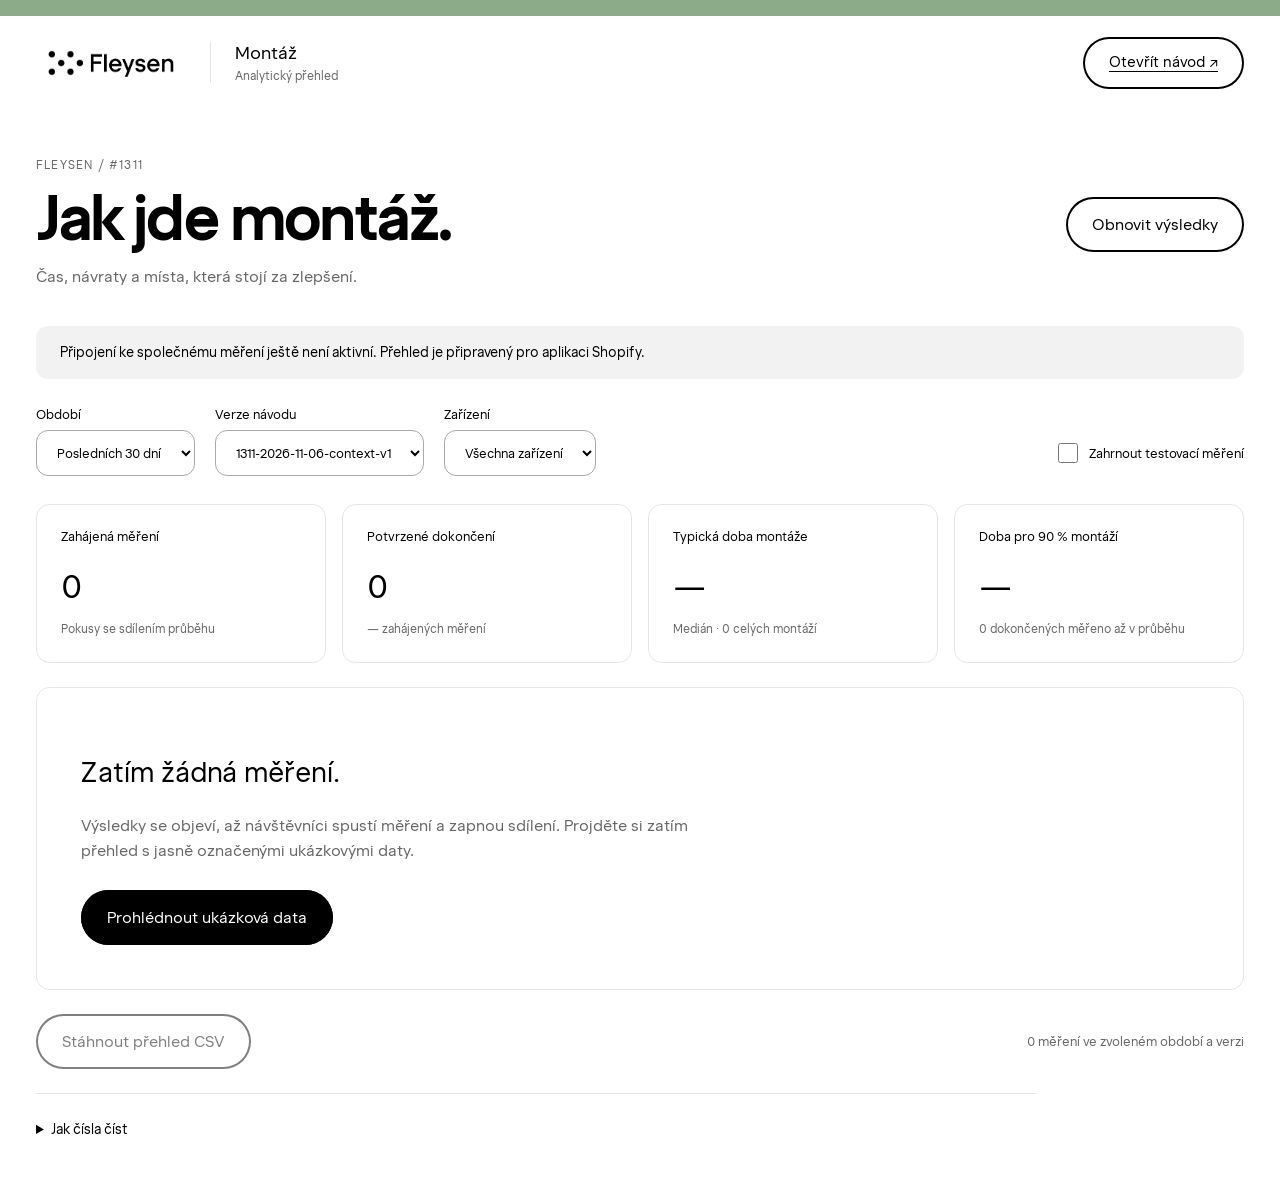
==== analytics.html @ 7a03276c "Add assembly analytics preview and optional measurement controls" ====
<!doctype html><html lang="cs"><head><meta charset="utf-8"><meta name="viewport" content="width=device-width,initial-scale=1"><meta name="robots" content="noindex"><title>Fleysen | Průběh montáže</title>  <script type="module" crossorigin src="./assets/analytics-hjKO_hm4.js"></script>
  <link rel="modulepreload" crossorigin href="./assets/validation-cgf391ND.js">
  <link rel="stylesheet" crossorigin href="./assets/validation-KfbF-wZ4.css">
</head><body class="analytics-page"><div id="analytics-app"></div></body></html>
---- assets/validation-KfbF-wZ4.css ----
@font-face{font-family:Raptor Text;src:url(./raptor-text-medium-Be-fpQAq.woff2) format("woff2");font-weight:400 600;font-display:swap}@font-face{font-family:Raptor Text;src:url(./raptor-text-bold-jvv1hvC_.woff2) format("woff2");font-weight:700;font-display:swap}:root{--ink:#000;--paper:#fff;--brand:#8cac89;--muted:rgb(0 0 0 / .6);--line:rgb(0 0 0 / .1);--soft:#f2f2f2;--focus:rgb(124 140 169);--button-radius:3.75rem;--input-radius:.75rem;--panel-radius:clamp(1rem,1.578vw,1.875rem);--card-radius:clamp(.625rem,1.053vw,1.25rem);--button-size:clamp(.875rem,.8115rem + .1587vw,1rem);--ease:.5s cubic-bezier(.3,1,.3,1);--fast:.3s cubic-bezier(.7,0,.3,1);font-family:Raptor Text,system-ui,sans-serif;font-size:16px;font-weight:400;font-synthesis:none;letter-spacing:0;color:var(--ink);background:var(--brand)}*{box-sizing:border-box}body{margin:0;background:var(--brand)}a{color:inherit;text-underline-offset:4px}button,input,a{-webkit-tap-highlight-color:transparent}button{font:inherit;font-weight:500;color:inherit;cursor:pointer;touch-action:manipulation}button:disabled{opacity:.5;cursor:default}button:focus-visible,a:focus-visible,input:focus-visible{outline:2px solid var(--focus);outline-offset:4px}[hidden]{display:none!important}svg{width:22px;height:22px;fill:none;stroke:currentColor;stroke-width:1.5;stroke-linecap:round;stroke-linejoin:round;flex-shrink:0}.ui-icon{width:20px;height:20px;stroke-width:2}:where(.next-button,.back-button,.play-button,.view-toggle,.resource-bar button,.intro-resources button,.inventory-button,.round-button,.sheet-head button,.loading button){position:relative;isolation:isolate;overflow:hidden;display:inline-flex;align-items:center;justify-content:center;gap:12px;min-height:50px;max-height:none;padding:clamp(18px,1.2vw,22px) clamp(26px,1.473vw,30px);font-size:var(--button-size);line-height:1;font-weight:500;letter-spacing:0;border:0;border-radius:var(--button-radius);background:var(--paper);color:var(--ink);box-shadow:inset 0 0 0 2px var(--ink);transition:color var(--ease),box-shadow var(--ease),opacity var(--fast)}:where(.next-button,.back-button,.play-button,.view-toggle,.resource-bar button,.intro-resources button,.inventory-button,.round-button,.sheet-head button,.loading button):before{content:"";position:absolute;z-index:-1;pointer-events:none;width:150%;height:200%;top:-50%;left:-25%;border-radius:50%;background:var(--brand);transform:translate3d(0,-76%,0);transition:transform var(--ease)}.next-button{background:var(--ink);color:var(--paper);box-shadow:inset 0 0 0 2px var(--ink)}.next-button:before{background:var(--brand)}@media(hover:hover){:where(.next-button,.back-button,.play-button,.view-toggle,.resource-bar button,.intro-resources button,.inventory-button,.round-button,.sheet-head button,.loading button):hover:not(:disabled):before{transform:translateZ(0)}:where(.back-button,.play-button,.view-toggle,.resource-bar button,.intro-resources button,.inventory-button,.round-button,.sheet-head button,.loading button):hover:not(:disabled){color:var(--ink)}.next-button:hover:not(:disabled){color:var(--ink)}}.manual-app{max-width:1440px;min-height:100dvh;margin:auto;background:var(--paper);border-radius:0;overflow:clip;border-top:16px solid var(--brand)}header{height:94px;padding:0 36px;display:flex;align-items:center;justify-content:space-between;gap:18px}.wordmark{display:flex;align-items:center;gap:24px;text-decoration:none}.wordmark img{display:block;width:150px;height:auto}.wordmark>span{font-size:18px;padding-left:24px;border-left:1px solid var(--line)}.wordmark small{display:block;color:var(--muted);font-size:12px;margin-top:5px}.menu-button{display:flex;align-items:center;gap:12px;min-height:44px;padding:0;border:0;background:none;font-size:14px}#counter{font-size:12px;color:var(--muted)}.resource-bar{display:flex;align-items:center;gap:10px;padding:8px 36px 16px}.resource-bar button{min-height:44px;padding:12px 20px;font-size:14px;box-shadow:inset 0 0 0 1px var(--ink)}.resource-bar svg{width:18px;height:18px}.resource-bar span{font-size:12px}.resource-bar #open-intro{margin-right:auto}.overall-progress{height:2px;background:var(--line)}.overall-progress>span{display:block;height:100%;background:var(--ink);transition:width var(--fast)}.step-pagination{padding:14px 36px;border-bottom:1px solid var(--line);background:var(--paper)}.pagination-heading{display:none}.page-numbers{display:flex;gap:8px;overflow-x:auto;scrollbar-width:thin;padding:4px 0}.page-numbers button{position:relative;flex:1;min-width:40px;min-height:40px;border:0;border-radius:9999px;background:none;color:var(--ink);font-size:14px;transition:background var(--fast),box-shadow var(--fast)}.page-numbers button[aria-current=step]{box-shadow:inset 0 0 0 1px var(--ink);font-weight:600}.page-numbers button.completed{background:var(--soft)}.page-done{display:none;position:absolute;right:3px;top:0;font-size:9px}.completed .page-done{display:block}.completed .page-done:after{content:"✓"}@media(hover:hover){.page-numbers button:hover{background:var(--brand)}}main{display:grid;grid-template-columns:minmax(0,1.35fr) minmax(360px,1fr);min-height:560px}.scene{position:relative;min-height:560px;background:var(--soft);border-radius:var(--card-radius);margin:20px 0 20px 24px;overflow:hidden}.scene-top{position:absolute;z-index:2;top:18px;left:24px;right:24px;display:flex;align-items:center;justify-content:space-between;gap:10px}.parts-pill{font-size:14px;line-height:1.5;max-width:52%}.view-toggle{font-size:13px;min-height:44px;padding:12px 18px;gap:8px;box-shadow:inset 0 0 0 1px var(--ink)}.view-toggle svg{width:18px;height:18px}.view-toggle[aria-pressed=true]{box-shadow:inset 0 0 0 2px var(--ink)}#canvas{position:absolute;inset:74px 0 130px;touch-action:none}#canvas canvas{width:100%;height:100%;display:block;touch-action:none}.scene-label{position:absolute;bottom:114px;left:24px;font-size:11px;color:var(--muted);pointer-events:none}.motion-legend{position:absolute;bottom:114px;right:24px;display:flex;align-items:center;gap:6px;font-size:11px}.motion-legend i{display:block;width:18px;height:3px;background:#de7c00;position:relative}.motion-legend i:after{content:"";position:absolute;right:-1px;top:-3px;border-left:6px solid #de7c00;border-top:4px solid transparent;border-bottom:4px solid transparent}.scene-bottom{position:absolute;bottom:54px;left:24px;right:24px;display:flex;align-items:center;gap:12px}.round-button,.sheet-head button{min-height:44px;width:44px;flex-shrink:0;padding:0;border-radius:9999px;box-shadow:inset 0 0 0 1px var(--line)}.round-button{box-shadow:inset 0 0 0 1px var(--ink)}#gesture-hint{flex:1;font-size:11px;line-height:1.5;color:var(--muted)}.play-button{min-height:44px;padding:12px 18px;font-size:13px}.pose-controls{position:absolute;bottom:8px;left:24px;right:24px;height:44px;display:flex;gap:12px;align-items:center}.pose-controls button{border:0;background:none;min-height:44px;padding:0;font-size:11px;white-space:nowrap}.timeline{min-width:30px;flex:1;height:28px;margin:0;accent-color:var(--ink);cursor:pointer}.instruction{padding:40px 36px;display:flex;flex-direction:column;justify-content:center;min-width:0}.heading-row{display:flex;align-items:center;justify-content:space-between;gap:12px;font-size:12px;color:var(--muted)}.heading-row p{margin:0}.heading-row>span{max-width:50%;text-align:right;line-height:1.5}h1{font-size:40px;font-weight:700;line-height:1;letter-spacing:-.03em;margin:16px 0 28px;max-width:13em}.phases{display:flex;flex-wrap:wrap;gap:8px;margin-bottom:24px}.phases button{display:flex;align-items:center;gap:6px;min-height:44px;padding:10px 14px;font-size:13px;border:0;border-radius:9999px;background:var(--soft);color:var(--ink)}.phases button span{font-size:11px;color:var(--muted)}.phases button.active{background:var(--paper);box-shadow:inset 0 0 0 1px var(--ink);font-weight:600}@media(hover:hover){.phases button:hover{background:var(--brand);box-shadow:inset 0 0 0 1px var(--ink)}}.action-card{padding:22px 0;border-top:1px solid var(--line);border-bottom:1px solid var(--line)}.action-line{display:flex;align-items:center;justify-content:space-between;gap:12px;flex-wrap:wrap}.action-line strong{font-size:15px;font-weight:500}.action-line button{display:flex;align-items:center;gap:6px;padding:0;min-height:36px;border:0;background:none;font-size:12px;color:var(--muted);text-align:left}.action-line svg{width:20px;height:20px}#instruction-text{font-size:16px;line-height:1.6;margin:12px 0 0}.step-tip{font-size:13px;line-height:1.6;margin:18px 0 0;color:var(--muted)}.help-link{align-self:flex-start;min-height:44px;padding:0;background:none;border:0;text-decoration:underline;text-underline-offset:4px;font-size:13px}.bottom-nav{display:flex;align-items:center;gap:12px;padding:18px 36px max(18px,env(safe-area-inset-bottom));background:var(--paper);border-top:1px solid var(--line)}.footer-progress{margin:0 auto 0 0;font-size:13px;color:var(--muted)}.back-button{min-width:100px}.bottom-nav .next-button{min-width:260px;justify-content:space-between}.loading{position:absolute;inset:74px 0 130px;z-index:3;background:var(--soft);display:flex;flex-direction:column;align-items:center;justify-content:center;gap:16px;padding:20px;text-align:center;font-size:14px}.spinner{width:24px;height:24px;border:2px solid var(--line);border-top-color:var(--ink);border-radius:50%;animation:spin 1s linear infinite}@keyframes spin{to{transform:rotate(360deg)}}.part-labels{position:absolute;inset:0;pointer-events:none}.part-labels span{position:absolute;transform:translate(-50%,-50%);display:grid;place-items:center;width:30px;height:30px;border:1px solid var(--ink);border-radius:50%;background:var(--paper);color:var(--ink);font-size:12px}dialog{position:fixed;inset:50% auto auto 50%;transform:translate(-50%,-50%);margin:0;width:calc(100% - 32px);max-width:560px;max-height:90dvh;padding:24px 28px 28px;border:0;border-radius:var(--panel-radius);color:var(--ink);background:var(--paper)}dialog::backdrop{background:#0006}.sheet-head{display:flex;align-items:center;justify-content:space-between;gap:16px;position:sticky;top:-24px;z-index:1;background:var(--paper);padding:8px 0}.sheet-head h2{margin:0;font-size:28px;font-weight:700;line-height:1;letter-spacing:-.03em}.sheet-head button .ui-icon{stroke-width:1.5;transition:transform var(--ease)}@media(hover:hover){.sheet-head button:hover .ui-icon{transform:rotate(90deg)}}.sheet-subtitle,dialog>p{font-size:14px;line-height:1.6;color:var(--muted)}.small{font-size:12px!important;line-height:1.6}.inventory-button{justify-content:space-between;width:100%;margin:20px 0}.step-list button{width:100%;display:flex;align-items:center;gap:16px;min-height:48px;padding:14px 12px;border:0;border-bottom:1px solid var(--line);background:none;text-align:left;font-size:14px}.step-list button.active{border-radius:9999px;box-shadow:inset 0 0 0 1px var(--ink);border-bottom-color:transparent}.step-number{font-size:12px;color:var(--muted)}.check{margin-left:auto}.reset-progress{border:0;background:none;font-size:13px;text-decoration:underline;min-height:44px;margin-top:14px;padding:0}.part-list label{display:flex;align-items:center;gap:10px;padding:10px 8px;min-height:64px;border-bottom:1px solid var(--line);font-size:13px}.part-list label.needed,.tool-list article.needed{background:var(--soft);border-radius:var(--card-radius)}.part-list b{width:22px;flex-shrink:0}.part-list strong{margin-left:auto;white-space:nowrap}.part-list input{width:20px;height:20px;accent-color:var(--ink);flex-shrink:0}.part-list .part-icon{width:40px;height:44px}.tool-list article{display:flex;gap:16px;padding:18px 12px;border-bottom:1px solid var(--line)}.tool-list svg{width:32px;height:32px}.tool-list h3{font-size:16px;margin:0 0 6px;font-weight:500}.tool-list p{font-size:13px;line-height:1.6;color:var(--muted);margin:0}.tool-now{display:none;font-size:12px;margin-top:8px}.needed .tool-now{display:block}dialog>a{font-size:14px}#finish .next-button{width:100%;margin-top:24px;justify-content:space-between}.intro-kicker{font-size:13px}#intro h2{font-size:48px;font-weight:700;letter-spacing:-.03em;line-height:1;margin:20px 0}.preparation-list{list-style:none;margin:26px 0;padding:0}.preparation-list li{display:flex;gap:18px;padding:16px 0;border-top:1px solid var(--line)}.preparation-list b{font-size:13px;color:var(--muted);padding-top:2px}.preparation-list strong{display:block;font-size:15px;font-weight:500;margin-bottom:6px}.preparation-list span{display:block;font-size:13px;line-height:1.6;color:var(--muted)}.intro-resources{display:flex;gap:10px;margin:20px 0 12px}.intro-resources button{flex:1;font-size:13px;padding:14px 18px}#intro .next-button{width:100%;justify-content:space-between}@media(max-width:759px){.manual-app{border-top-width:10px}header{height:78px;padding:0 18px;gap:10px}.wordmark{gap:14px}.wordmark img{width:112px}.wordmark>span{font-size:16px;padding-left:14px}.wordmark small{font-size:10px}.menu-button>span:first-child{display:none}.menu-button{gap:6px}#counter{font-size:11px}.resource-bar{padding:4px 16px 12px;gap:6px}.resource-bar button{font-size:12px;padding:12px;gap:6px}.resource-bar span{font-size:10px}.resource-bar svg{width:16px;height:16px}.step-pagination{padding:10px 16px}.page-numbers{gap:6px;scrollbar-width:none}.page-numbers button{flex:0 0 40px}main{display:flex;flex-direction:column;min-height:0}.scene{min-height:350px;height:42dvh;max-height:460px;margin:12px 12px 0}.scene-top{top:12px;left:16px;right:16px}.parts-pill{font-size:12px}.view-toggle{padding:12px;font-size:12px;gap:5px}#canvas{inset:64px 0 114px}.scene-label{left:16px;bottom:102px;font-size:10px}.motion-legend{right:16px;bottom:102px;font-size:10px}.scene-bottom{left:16px;right:16px;bottom:50px;gap:8px}.round-button{width:40px;min-height:44px}.play-button{font-size:12px;padding:12px 14px}#gesture-hint{font-size:10px}.pose-controls{bottom:3px;left:16px;right:16px;gap:8px}.pose-controls button{font-size:10px}.instruction{padding:28px 20px 16px}h1{font-size:32px;margin:12px 0 22px}.heading-row{font-size:11px}.phases{gap:6px;flex-wrap:wrap;margin-bottom:20px}.phases button{padding:10px 12px;min-height:44px;font-size:12px;gap:5px}.phases button span{font-size:10px}.action-card{padding:16px 0}.action-line{gap:6px}.action-line strong{font-size:14px}.action-line button{font-size:12px}#instruction-text{font-size:16px}.step-tip,.help-link{font-size:12px}.bottom-nav{position:sticky;bottom:0;z-index:4;padding:12px 16px max(12px,env(safe-area-inset-bottom));gap:10px}.footer-progress{display:none}.back-button{min-width:84px;padding:16px;font-size:14px}.bottom-nav .next-button{min-width:0;flex:1;padding:18px 20px;font-size:14px}dialog{padding:18px 22px 24px;max-height:92dvh}.sheet-head{top:-18px}.sheet-head h2{font-size:26px}#intro h2{font-size:40px}.loading{inset:64px 0 114px}.intro-resources button{padding:14px;font-size:12px}}@media(max-width:359px){.wordmark img{width:96px}.resource-bar{padding-left:12px;padding-right:12px}.resource-bar button{padding:12px 9px;font-size:11px}.instruction{padding-left:16px;padding-right:16px}.scene-label,.motion-legend{font-size:9px}.part-list label{gap:6px}}.embedded .manual-app{min-height:0;border-top:0;border-radius:0}.embedded .scene{height:560px}.embedded .bottom-nav{position:static}@media(max-width:759px){.embedded .scene{height:360px;min-height:360px;max-height:360px}}@media(prefers-reduced-motion:reduce){*,*:before,*:after{animation:none!important;transition:none!important;scroll-behavior:auto!important}}.pose-controls[hidden],#play[hidden]{display:none}@media(min-width:760px){.scene{align-self:start;height:560px;position:sticky;top:16px}}.part-labels .detail-label{width:max-content;height:auto;line-height:1.3;font-size:11px;max-width:180px;white-space:normal;transform:translate(-50%,18px);border:1px solid #d9ded9;background:#fffffff0;padding:6px 9px;border-radius:5px;color:#00312e;box-shadow:none}.part-labels span[hidden]{display:none}.autoplay-toggle{position:absolute;left:24px;right:24px;bottom:110px;display:flex;align-items:center;gap:8px;font-size:11px;cursor:pointer;z-index:2;width:max-content}.autoplay-toggle input{position:absolute;opacity:0;width:100%;height:100%;cursor:pointer}.switch-track{width:32px;height:18px;border:1px solid #00312e;border-radius:20px;background:#fff;position:relative;flex:none}.switch-track:after{content:"";position:absolute;width:12px;height:12px;top:2px;left:2px;background:#00312e;border-radius:50%;transition:transform .15s}.autoplay-toggle input:checked+.switch-track{background:#8cac89}.autoplay-toggle input:checked+.switch-track:after{transform:translate(14px)}.autoplay-toggle input:focus-visible+.switch-track{outline:2px solid #00312e;outline-offset:3px}.autoplay-toggle[hidden]{display:none}.scene-label,.motion-legend{bottom:142px}#canvas{bottom:158px}@media(max-width:759px){.autoplay-toggle{left:16px;bottom:100px;font-size:10px}.scene-label,.motion-legend{bottom:128px}#canvas{bottom:144px}.scene{height:420px;min-height:420px;max-height:420px}}header{height:auto;min-height:94px;flex-wrap:wrap;padding-top:16px;padding-bottom:16px}.autoplay-toggle{position:relative;inset:auto;margin-left:auto;min-height:44px;font-size:12px}.scene-label,.motion-legend{bottom:114px}#canvas{bottom:130px}@media(max-width:759px){header{min-height:78px;gap:4px 12px}.autoplay-toggle{order:3;width:100%;justify-content:flex-end;margin:0;font-size:11px;min-height:30px}.menu-button{margin-left:auto}.scene-label,.motion-legend{bottom:102px}#canvas{bottom:114px}}.resource-bar{flex-wrap:wrap}.measurement-consent{display:flex;gap:14px;align-items:flex-start;margin:24px 0}.measurement-consent input{width:22px;height:22px;accent-color:var(--ink);flex-shrink:0}.measurement-consent small{display:block;margin-top:8px;color:var(--muted);line-height:1.5}.measurement-actions{display:flex;gap:12px;flex-wrap:wrap}.small{font-size:13px;color:var(--muted);line-height:1.6}.problem-options{display:grid;gap:10px}.problem-options button{border:1px solid var(--ink);border-radius:var(--button-radius);padding:16px 24px;background:var(--paper);text-align:left}.problem-options button:hover,.problem-options button[aria-pressed=true]{background:var(--brand)}.report-link{display:block;margin-top:12px}.analytics-page{background:var(--brand)}.analytics-shell{max-width:1440px;margin:auto;background:var(--paper);min-height:100dvh;border-top:16px solid var(--brand)}.analytics-content{padding:36px}.analytics-title{display:flex;align-items:center;justify-content:space-between;gap:24px;margin-bottom:24px}.analytics-title h1{font-size:clamp(36px,5vw,64px);line-height:1.05;letter-spacing:-.04em;margin:12px 0}.analytics-title p{color:var(--muted)}.kicker{font-size:12px;letter-spacing:.1em}.data-status{padding:18px 24px;background:var(--soft);border-radius:var(--input-radius);font-size:14px}.analytics-controls{display:flex;gap:20px;flex-wrap:wrap;align-items:end;margin:28px 0}.analytics-page label{display:grid;gap:8px;font-size:13px}.analytics-page select,.analytics-page input[type=password]{font:inherit;background:#fff;border:1px solid #aaa;border-radius:var(--input-radius);min-height:46px;padding:10px 16px;color:var(--ink);max-width:100%}.analytics-page .test-filter{display:flex;align-items:center;min-height:46px;margin-left:auto}.test-filter input{width:20px;height:20px;accent-color:black}.metric-grid{display:grid;grid-template-columns:repeat(4,1fr);gap:16px;margin:24px 0}.metric-grid article{padding:24px;border:1px solid var(--line);border-radius:var(--card-radius);min-width:0}.metric-grid article>p{font-size:13px;margin:0 0 22px}.metric-grid strong{font-weight:400;display:block;font-size:clamp(24px,2.6vw,38px);letter-spacing:-.04em;margin-bottom:14px}.metric-grid article>span{display:block;font-size:12px;line-height:1.5;color:var(--muted)}.analytics-card{padding:28px;border:1px solid var(--line);border-radius:var(--card-radius);margin-bottom:24px;min-width:0}.chart-grid{display:grid;grid-template-columns:1.2fr 1fr;gap:24px}.card-heading{display:flex;justify-content:space-between;align-items:start;gap:20px;margin-bottom:28px}.card-heading h2{font-size:20px;font-weight:500;margin:0}.card-heading>span{max-width:150px;font-size:12px;color:var(--muted);line-height:1.5;text-align:right}.card-heading p{font-size:13px;color:var(--muted);line-height:1.5}.time-chart{display:grid;gap:18px}.time-chart button{display:grid;grid-template-columns:minmax(100px,1.4fr) 1fr 85px;align-items:center;gap:16px;background:none;border:0;padding:4px 0;text-align:left;font-size:12px}.time-chart button>div{height:12px;background:var(--soft);border-radius:10px;overflow:hidden}.time-chart i{display:block;height:100%;background:var(--brand)}.time-chart b{font-weight:400;text-align:right}.time-chart button:hover>span{text-decoration:underline}.distribution{display:flex;justify-content:space-around;gap:12px;height:230px;align-items:end}.distribution>div{height:100%;flex:1;display:flex;flex-direction:column;align-items:center;gap:10px}.distribution b{font-weight:400;font-size:14px}.distribution>div>div{height:150px;width:100%;max-width:48px;display:flex;align-items:end}.distribution i{width:100%;display:block;min-height:1px;background:var(--brand);border-radius:6px 6px 0 0}.distribution span{font-size:12px;text-align:center}.distribution small{display:block;color:var(--muted);margin-top:3px}.analytics-table-wrap{overflow-x:auto}.analytics-page table{width:100%;border-collapse:collapse;text-align:left;font-size:14px}.analytics-page th{font-size:12px;font-weight:400;color:var(--muted);padding:14px 12px;border-bottom:1px solid var(--ink);white-space:nowrap}.analytics-page td{padding:18px 12px;border-bottom:1px solid var(--line);vertical-align:top;min-width:110px}.analytics-page td:first-child{min-width:230px}.analytics-page td small{display:block;font-size:11px;color:var(--muted);margin-top:6px}.table-step{border:0;padding:0;background:none;text-align:left;line-height:1.5;font-size:14px}.table-step:hover{text-decoration:underline}.analytics-empty{padding:44px;border:1px solid var(--line);border-radius:var(--card-radius);margin:24px 0}.analytics-empty h2{font-weight:400;font-size:28px}.analytics-empty p{max-width:650px;line-height:1.6;color:var(--muted);margin-bottom:26px}.analytics-bottom{display:flex;gap:16px;align-items:center;flex-wrap:wrap;margin:24px 0}.analytics-bottom>span{font-size:13px;color:var(--muted);margin-left:auto}.methodology{border-top:1px solid var(--line);padding:24px 0;font-size:14px;line-height:1.7;max-width:1000px}.methodology summary{cursor:pointer}.methodology p{color:var(--muted)}.detail-facts{display:grid;grid-template-columns:repeat(3,1fr);gap:24px;font-size:13px;line-height:1.6}.detail-facts strong{display:block;font-size:26px;font-weight:400}.reason-list{display:grid;grid-template-columns:repeat(2,1fr);gap:0 36px;margin-top:20px}.reason-list p{display:flex;justify-content:space-between;font-size:13px;border-bottom:1px solid var(--line);padding-bottom:14px;gap:12px}#access{padding:24px;border:1px solid var(--line);border-radius:var(--card-radius);margin:24px 0}#access label{max-width:450px;margin-bottom:16px}@media(max-width:1000px){.metric-grid{grid-template-columns:repeat(2,1fr)}.chart-grid{grid-template-columns:1fr}.analytics-controls .test-filter{margin-left:0}.analytics-title{align-items:start}.card-heading{flex-wrap:wrap}}@media(max-width:600px){.analytics-shell header{padding:0 20px;height:90px}.analytics-shell .wordmark img{width:110px}.analytics-shell .wordmark>span{display:none}.analytics-shell header>a.back-button{padding:14px;font-size:12px}.analytics-content{padding:24px 18px}.analytics-title{flex-direction:column}.analytics-controls{gap:16px}.analytics-controls label{width:100%;min-width:0}.metric-grid{gap:10px}.metric-grid article{padding:18px 14px}.metric-grid strong{font-size:25px}.analytics-card{padding:20px 16px}.card-heading>span{text-align:left;max-width:none}.time-chart button{grid-template-columns:1.5fr 1fr 66px;gap:8px;font-size:11px}.distribution{gap:6px}.detail-facts{grid-template-columns:1fr;gap:0}.reason-list{grid-template-columns:1fr}.analytics-empty{padding:24px}.analytics-bottom>span{margin-left:0}}
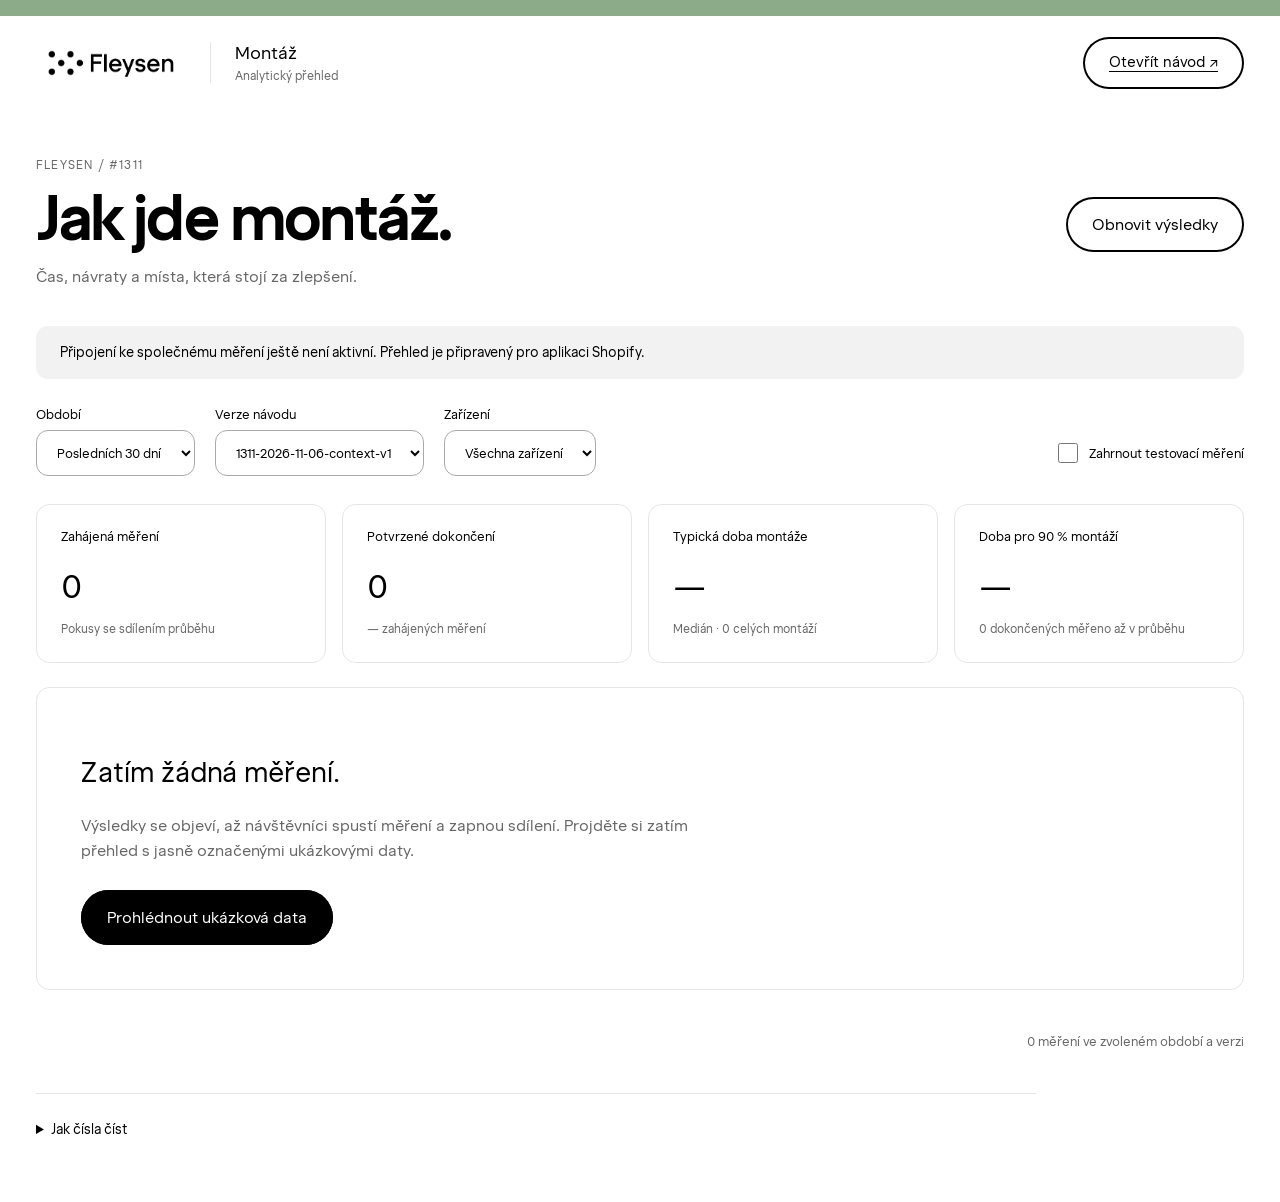
==== commit c50de998: "Support protected Shopify dashboard sessions without changing public demo access" ====
--- a/analytics.html
+++ b/analytics.html
@@ -1,4 +1,4 @@
-<!doctype html><html lang="cs"><head><meta charset="utf-8"><meta name="viewport" content="width=device-width,initial-scale=1"><meta name="robots" content="noindex"><title>Fleysen | Průběh montáže</title>  <script type="module" crossorigin src="./assets/analytics-hjKO_hm4.js"></script>
+<!doctype html><html lang="cs"><head><meta charset="utf-8"><meta name="viewport" content="width=device-width,initial-scale=1"><meta name="robots" content="noindex"><title>Fleysen | Průběh montáže</title>  <script type="module" crossorigin src="./assets/analytics-DmSoTnoz.js"></script>
   <link rel="modulepreload" crossorigin href="./assets/validation-cgf391ND.js">
   <link rel="stylesheet" crossorigin href="./assets/validation-KfbF-wZ4.css">
 </head><body class="analytics-page"><div id="analytics-app"></div></body></html>
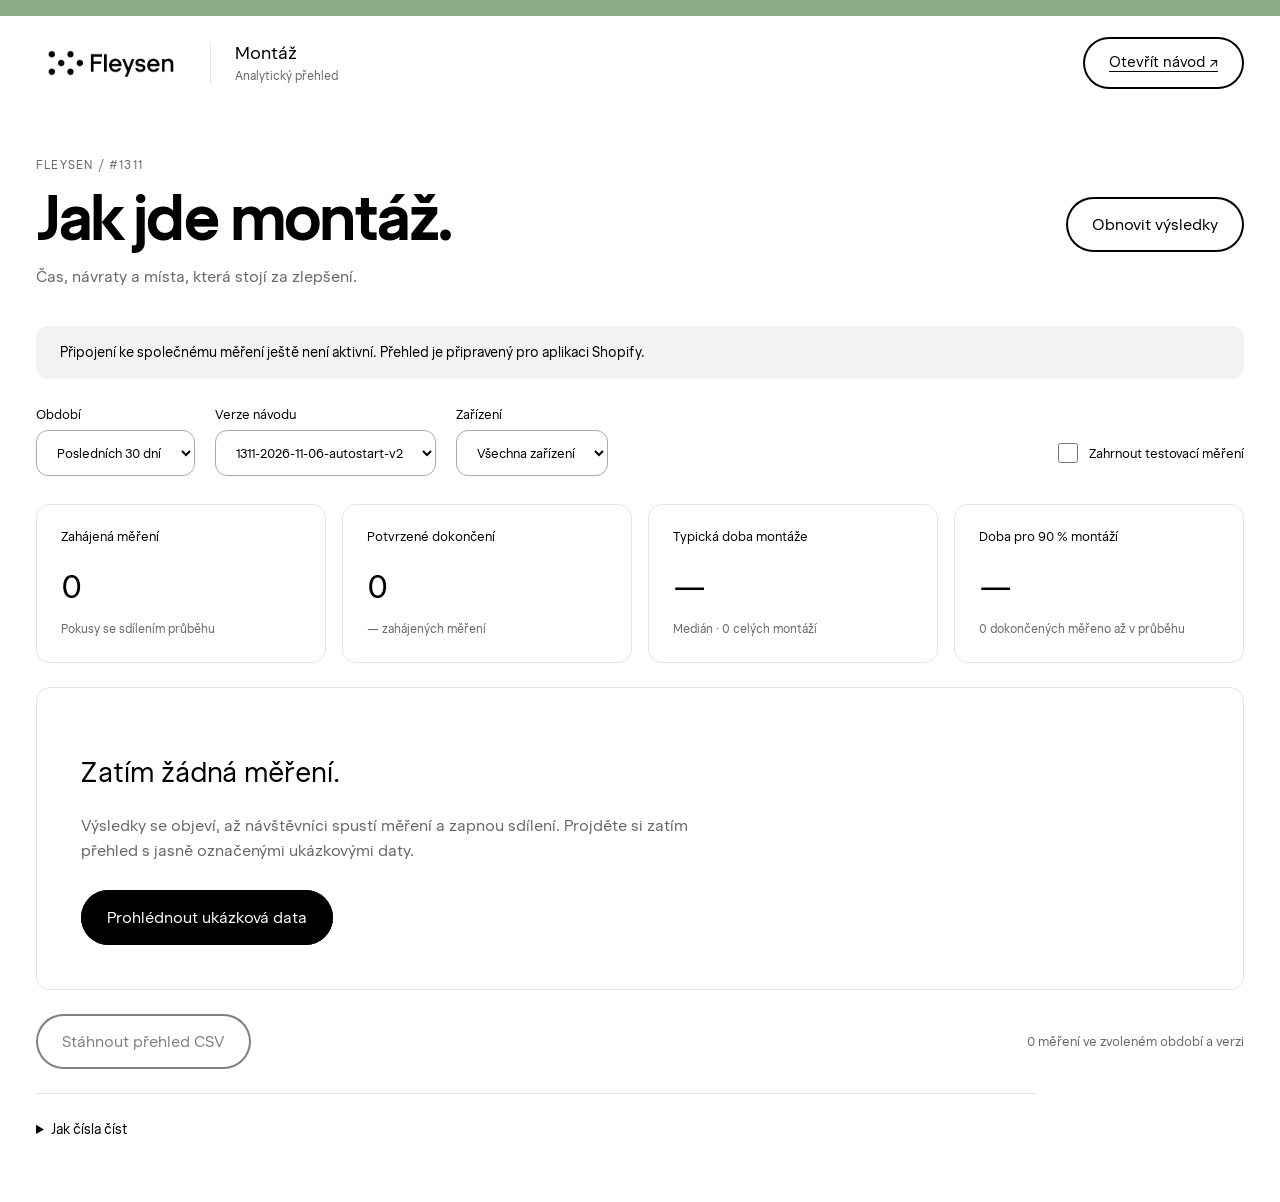
==== commit 601ccb0a: "Start assembly measurement from the introduction with a header toggle" ====
--- a/analytics.html
+++ b/analytics.html
@@ -1,4 +1,4 @@
-<!doctype html><html lang="cs"><head><meta charset="utf-8"><meta name="viewport" content="width=device-width,initial-scale=1"><meta name="robots" content="noindex"><title>Fleysen | Průběh montáže</title>  <script type="module" crossorigin src="./assets/analytics-DmSoTnoz.js"></script>
-  <link rel="modulepreload" crossorigin href="./assets/validation-cgf391ND.js">
-  <link rel="stylesheet" crossorigin href="./assets/validation-KfbF-wZ4.css">
+<!doctype html><html lang="cs"><head><meta charset="utf-8"><meta name="viewport" content="width=device-width,initial-scale=1"><meta name="robots" content="noindex"><title>Fleysen | Průběh montáže</title>  <script type="module" crossorigin src="./assets/analytics-C0khhRun.js"></script>
+  <link rel="modulepreload" crossorigin href="./assets/validation-CjwDTgnz.js">
+  <link rel="stylesheet" crossorigin href="./assets/validation-DKkWhoLf.css">
 </head><body class="analytics-page"><div id="analytics-app"></div></body></html>
--- a/assets/validation-DKkWhoLf.css
+++ b/assets/validation-DKkWhoLf.css
@@ -0,0 +1 @@
+@font-face{font-family:Raptor Text;src:url(./raptor-text-medium-Be-fpQAq.woff2) format("woff2");font-weight:400 600;font-display:swap}@font-face{font-family:Raptor Text;src:url(./raptor-text-bold-jvv1hvC_.woff2) format("woff2");font-weight:700;font-display:swap}:root{--ink:#000;--paper:#fff;--brand:#8cac89;--muted:rgb(0 0 0 / .6);--line:rgb(0 0 0 / .1);--soft:#f2f2f2;--focus:rgb(124 140 169);--button-radius:3.75rem;--input-radius:.75rem;--panel-radius:clamp(1rem,1.578vw,1.875rem);--card-radius:clamp(.625rem,1.053vw,1.25rem);--button-size:clamp(.875rem,.8115rem + .1587vw,1rem);--ease:.5s cubic-bezier(.3,1,.3,1);--fast:.3s cubic-bezier(.7,0,.3,1);font-family:Raptor Text,system-ui,sans-serif;font-size:16px;font-weight:400;font-synthesis:none;letter-spacing:0;color:var(--ink);background:var(--brand)}*{box-sizing:border-box}body{margin:0;background:var(--brand)}a{color:inherit;text-underline-offset:4px}button,input,a{-webkit-tap-highlight-color:transparent}button{font:inherit;font-weight:500;color:inherit;cursor:pointer;touch-action:manipulation}button:disabled{opacity:.5;cursor:default}button:focus-visible,a:focus-visible,input:focus-visible{outline:2px solid var(--focus);outline-offset:4px}[hidden]{display:none!important}svg{width:22px;height:22px;fill:none;stroke:currentColor;stroke-width:1.5;stroke-linecap:round;stroke-linejoin:round;flex-shrink:0}.ui-icon{width:20px;height:20px;stroke-width:2}:where(.next-button,.back-button,.play-button,.view-toggle,.resource-bar button,.intro-resources button,.inventory-button,.round-button,.sheet-head button,.loading button){position:relative;isolation:isolate;overflow:hidden;display:inline-flex;align-items:center;justify-content:center;gap:12px;min-height:50px;max-height:none;padding:clamp(18px,1.2vw,22px) clamp(26px,1.473vw,30px);font-size:var(--button-size);line-height:1;font-weight:500;letter-spacing:0;border:0;border-radius:var(--button-radius);background:var(--paper);color:var(--ink);box-shadow:inset 0 0 0 2px var(--ink);transition:color var(--ease),box-shadow var(--ease),opacity var(--fast)}:where(.next-button,.back-button,.play-button,.view-toggle,.resource-bar button,.intro-resources button,.inventory-button,.round-button,.sheet-head button,.loading button):before{content:"";position:absolute;z-index:-1;pointer-events:none;width:150%;height:200%;top:-50%;left:-25%;border-radius:50%;background:var(--brand);transform:translate3d(0,-76%,0);transition:transform var(--ease)}.next-button{background:var(--ink);color:var(--paper);box-shadow:inset 0 0 0 2px var(--ink)}.next-button:before{background:var(--brand)}@media(hover:hover){:where(.next-button,.back-button,.play-button,.view-toggle,.resource-bar button,.intro-resources button,.inventory-button,.round-button,.sheet-head button,.loading button):hover:not(:disabled):before{transform:translateZ(0)}:where(.back-button,.play-button,.view-toggle,.resource-bar button,.intro-resources button,.inventory-button,.round-button,.sheet-head button,.loading button):hover:not(:disabled){color:var(--ink)}.next-button:hover:not(:disabled){color:var(--ink)}}.manual-app{max-width:1440px;min-height:100dvh;margin:auto;background:var(--paper);border-radius:0;overflow:clip;border-top:16px solid var(--brand)}header{height:94px;padding:0 36px;display:flex;align-items:center;justify-content:space-between;gap:18px}.wordmark{display:flex;align-items:center;gap:24px;text-decoration:none}.wordmark img{display:block;width:150px;height:auto}.wordmark>span{font-size:18px;padding-left:24px;border-left:1px solid var(--line)}.wordmark small{display:block;color:var(--muted);font-size:12px;margin-top:5px}.menu-button{display:flex;align-items:center;gap:12px;min-height:44px;padding:0;border:0;background:none;font-size:14px}#counter{font-size:12px;color:var(--muted)}.resource-bar{display:flex;align-items:center;gap:10px;padding:8px 36px 16px}.resource-bar button{min-height:44px;padding:12px 20px;font-size:14px;box-shadow:inset 0 0 0 1px var(--ink)}.resource-bar svg{width:18px;height:18px}.resource-bar span{font-size:12px}.resource-bar #open-intro{margin-right:auto}.overall-progress{height:2px;background:var(--line)}.overall-progress>span{display:block;height:100%;background:var(--ink);transition:width var(--fast)}.step-pagination{padding:14px 36px;border-bottom:1px solid var(--line);background:var(--paper)}.pagination-heading{display:none}.page-numbers{display:flex;gap:8px;overflow-x:auto;scrollbar-width:thin;padding:4px 0}.page-numbers button{position:relative;flex:1;min-width:40px;min-height:40px;border:0;border-radius:9999px;background:none;color:var(--ink);font-size:14px;transition:background var(--fast),box-shadow var(--fast)}.page-numbers button[aria-current=step]{box-shadow:inset 0 0 0 1px var(--ink);font-weight:600}.page-numbers button.completed{background:var(--soft)}.page-done{display:none;position:absolute;right:3px;top:0;font-size:9px}.completed .page-done{display:block}.completed .page-done:after{content:"✓"}@media(hover:hover){.page-numbers button:hover{background:var(--brand)}}main{display:grid;grid-template-columns:minmax(0,1.35fr) minmax(360px,1fr);min-height:560px}.scene{position:relative;min-height:560px;background:var(--soft);border-radius:var(--card-radius);margin:20px 0 20px 24px;overflow:hidden}.scene-top{position:absolute;z-index:2;top:18px;left:24px;right:24px;display:flex;align-items:center;justify-content:space-between;gap:10px}.parts-pill{font-size:14px;line-height:1.5;max-width:52%}.view-toggle{font-size:13px;min-height:44px;padding:12px 18px;gap:8px;box-shadow:inset 0 0 0 1px var(--ink)}.view-toggle svg{width:18px;height:18px}.view-toggle[aria-pressed=true]{box-shadow:inset 0 0 0 2px var(--ink)}#canvas{position:absolute;inset:74px 0 130px;touch-action:none}#canvas canvas{width:100%;height:100%;display:block;touch-action:none}.scene-label{position:absolute;bottom:114px;left:24px;font-size:11px;color:var(--muted);pointer-events:none}.motion-legend{position:absolute;bottom:114px;right:24px;display:flex;align-items:center;gap:6px;font-size:11px}.motion-legend i{display:block;width:18px;height:3px;background:#de7c00;position:relative}.motion-legend i:after{content:"";position:absolute;right:-1px;top:-3px;border-left:6px solid #de7c00;border-top:4px solid transparent;border-bottom:4px solid transparent}.scene-bottom{position:absolute;bottom:54px;left:24px;right:24px;display:flex;align-items:center;gap:12px}.round-button,.sheet-head button{min-height:44px;width:44px;flex-shrink:0;padding:0;border-radius:9999px;box-shadow:inset 0 0 0 1px var(--line)}.round-button{box-shadow:inset 0 0 0 1px var(--ink)}#gesture-hint{flex:1;font-size:11px;line-height:1.5;color:var(--muted)}.play-button{min-height:44px;padding:12px 18px;font-size:13px}.pose-controls{position:absolute;bottom:8px;left:24px;right:24px;height:44px;display:flex;gap:12px;align-items:center}.pose-controls button{border:0;background:none;min-height:44px;padding:0;font-size:11px;white-space:nowrap}.timeline{min-width:30px;flex:1;height:28px;margin:0;accent-color:var(--ink);cursor:pointer}.instruction{padding:40px 36px;display:flex;flex-direction:column;justify-content:center;min-width:0}.heading-row{display:flex;align-items:center;justify-content:space-between;gap:12px;font-size:12px;color:var(--muted)}.heading-row p{margin:0}.heading-row>span{max-width:50%;text-align:right;line-height:1.5}h1{font-size:40px;font-weight:700;line-height:1;letter-spacing:-.03em;margin:16px 0 28px;max-width:13em}.phases{display:flex;flex-wrap:wrap;gap:8px;margin-bottom:24px}.phases button{display:flex;align-items:center;gap:6px;min-height:44px;padding:10px 14px;font-size:13px;border:0;border-radius:9999px;background:var(--soft);color:var(--ink)}.phases button span{font-size:11px;color:var(--muted)}.phases button.active{background:var(--paper);box-shadow:inset 0 0 0 1px var(--ink);font-weight:600}@media(hover:hover){.phases button:hover{background:var(--brand);box-shadow:inset 0 0 0 1px var(--ink)}}.action-card{padding:22px 0;border-top:1px solid var(--line);border-bottom:1px solid var(--line)}.action-line{display:flex;align-items:center;justify-content:space-between;gap:12px;flex-wrap:wrap}.action-line strong{font-size:15px;font-weight:500}.action-line button{display:flex;align-items:center;gap:6px;padding:0;min-height:36px;border:0;background:none;font-size:12px;color:var(--muted);text-align:left}.action-line svg{width:20px;height:20px}#instruction-text{font-size:16px;line-height:1.6;margin:12px 0 0}.step-tip{font-size:13px;line-height:1.6;margin:18px 0 0;color:var(--muted)}.help-link{align-self:flex-start;min-height:44px;padding:0;background:none;border:0;text-decoration:underline;text-underline-offset:4px;font-size:13px}.bottom-nav{display:flex;align-items:center;gap:12px;padding:18px 36px max(18px,env(safe-area-inset-bottom));background:var(--paper);border-top:1px solid var(--line)}.footer-progress{margin:0 auto 0 0;font-size:13px;color:var(--muted)}.back-button{min-width:100px}.bottom-nav .next-button{min-width:260px;justify-content:space-between}.loading{position:absolute;inset:74px 0 130px;z-index:3;background:var(--soft);display:flex;flex-direction:column;align-items:center;justify-content:center;gap:16px;padding:20px;text-align:center;font-size:14px}.spinner{width:24px;height:24px;border:2px solid var(--line);border-top-color:var(--ink);border-radius:50%;animation:spin 1s linear infinite}@keyframes spin{to{transform:rotate(360deg)}}.part-labels{position:absolute;inset:0;pointer-events:none}.part-labels span{position:absolute;transform:translate(-50%,-50%);display:grid;place-items:center;width:30px;height:30px;border:1px solid var(--ink);border-radius:50%;background:var(--paper);color:var(--ink);font-size:12px}dialog{position:fixed;inset:50% auto auto 50%;transform:translate(-50%,-50%);margin:0;width:calc(100% - 32px);max-width:560px;max-height:90dvh;padding:24px 28px 28px;border:0;border-radius:var(--panel-radius);color:var(--ink);background:var(--paper)}dialog::backdrop{background:#0006}.sheet-head{display:flex;align-items:center;justify-content:space-between;gap:16px;position:sticky;top:-24px;z-index:1;background:var(--paper);padding:8px 0}.sheet-head h2{margin:0;font-size:28px;font-weight:700;line-height:1;letter-spacing:-.03em}.sheet-head button .ui-icon{stroke-width:1.5;transition:transform var(--ease)}@media(hover:hover){.sheet-head button:hover .ui-icon{transform:rotate(90deg)}}.sheet-subtitle,dialog>p{font-size:14px;line-height:1.6;color:var(--muted)}.small{font-size:12px!important;line-height:1.6}.inventory-button{justify-content:space-between;width:100%;margin:20px 0}.step-list button{width:100%;display:flex;align-items:center;gap:16px;min-height:48px;padding:14px 12px;border:0;border-bottom:1px solid var(--line);background:none;text-align:left;font-size:14px}.step-list button.active{border-radius:9999px;box-shadow:inset 0 0 0 1px var(--ink);border-bottom-color:transparent}.step-number{font-size:12px;color:var(--muted)}.check{margin-left:auto}.reset-progress{border:0;background:none;font-size:13px;text-decoration:underline;min-height:44px;margin-top:14px;padding:0}.part-list label{display:flex;align-items:center;gap:10px;padding:10px 8px;min-height:64px;border-bottom:1px solid var(--line);font-size:13px}.part-list label.needed,.tool-list article.needed{background:var(--soft);border-radius:var(--card-radius)}.part-list b{width:22px;flex-shrink:0}.part-list strong{margin-left:auto;white-space:nowrap}.part-list input{width:20px;height:20px;accent-color:var(--ink);flex-shrink:0}.part-list .part-icon{width:40px;height:44px}.tool-list article{display:flex;gap:16px;padding:18px 12px;border-bottom:1px solid var(--line)}.tool-list svg{width:32px;height:32px}.tool-list h3{font-size:16px;margin:0 0 6px;font-weight:500}.tool-list p{font-size:13px;line-height:1.6;color:var(--muted);margin:0}.tool-now{display:none;font-size:12px;margin-top:8px}.needed .tool-now{display:block}dialog>a{font-size:14px}#finish .next-button{width:100%;margin-top:24px;justify-content:space-between}.intro-kicker{font-size:13px}#intro h2{font-size:48px;font-weight:700;letter-spacing:-.03em;line-height:1;margin:20px 0}.preparation-list{list-style:none;margin:26px 0;padding:0}.preparation-list li{display:flex;gap:18px;padding:16px 0;border-top:1px solid var(--line)}.preparation-list b{font-size:13px;color:var(--muted);padding-top:2px}.preparation-list strong{display:block;font-size:15px;font-weight:500;margin-bottom:6px}.preparation-list span{display:block;font-size:13px;line-height:1.6;color:var(--muted)}.intro-resources{display:flex;gap:10px;margin:20px 0 12px}.intro-resources button{flex:1;font-size:13px;padding:14px 18px}#intro .next-button{width:100%;justify-content:space-between}@media(max-width:759px){.manual-app{border-top-width:10px}header{height:78px;padding:0 18px;gap:10px}.wordmark{gap:14px}.wordmark img{width:112px}.wordmark>span{font-size:16px;padding-left:14px}.wordmark small{font-size:10px}.menu-button>span:first-child{display:none}.menu-button{gap:6px}#counter{font-size:11px}.resource-bar{padding:4px 16px 12px;gap:6px}.resource-bar button{font-size:12px;padding:12px;gap:6px}.resource-bar span{font-size:10px}.resource-bar svg{width:16px;height:16px}.step-pagination{padding:10px 16px}.page-numbers{gap:6px;scrollbar-width:none}.page-numbers button{flex:0 0 40px}main{display:flex;flex-direction:column;min-height:0}.scene{min-height:350px;height:42dvh;max-height:460px;margin:12px 12px 0}.scene-top{top:12px;left:16px;right:16px}.parts-pill{font-size:12px}.view-toggle{padding:12px;font-size:12px;gap:5px}#canvas{inset:64px 0 114px}.scene-label{left:16px;bottom:102px;font-size:10px}.motion-legend{right:16px;bottom:102px;font-size:10px}.scene-bottom{left:16px;right:16px;bottom:50px;gap:8px}.round-button{width:40px;min-height:44px}.play-button{font-size:12px;padding:12px 14px}#gesture-hint{font-size:10px}.pose-controls{bottom:3px;left:16px;right:16px;gap:8px}.pose-controls button{font-size:10px}.instruction{padding:28px 20px 16px}h1{font-size:32px;margin:12px 0 22px}.heading-row{font-size:11px}.phases{gap:6px;flex-wrap:wrap;margin-bottom:20px}.phases button{padding:10px 12px;min-height:44px;font-size:12px;gap:5px}.phases button span{font-size:10px}.action-card{padding:16px 0}.action-line{gap:6px}.action-line strong{font-size:14px}.action-line button{font-size:12px}#instruction-text{font-size:16px}.step-tip,.help-link{font-size:12px}.bottom-nav{position:sticky;bottom:0;z-index:4;padding:12px 16px max(12px,env(safe-area-inset-bottom));gap:10px}.footer-progress{display:none}.back-button{min-width:84px;padding:16px;font-size:14px}.bottom-nav .next-button{min-width:0;flex:1;padding:18px 20px;font-size:14px}dialog{padding:18px 22px 24px;max-height:92dvh}.sheet-head{top:-18px}.sheet-head h2{font-size:26px}#intro h2{font-size:40px}.loading{inset:64px 0 114px}.intro-resources button{padding:14px;font-size:12px}}@media(max-width:359px){.wordmark img{width:96px}.resource-bar{padding-left:12px;padding-right:12px}.resource-bar button{padding:12px 9px;font-size:11px}.instruction{padding-left:16px;padding-right:16px}.scene-label,.motion-legend{font-size:9px}.part-list label{gap:6px}}.embedded .manual-app{min-height:0;border-top:0;border-radius:0}.embedded .scene{height:560px}.embedded .bottom-nav{position:static}@media(max-width:759px){.embedded .scene{height:360px;min-height:360px;max-height:360px}}@media(prefers-reduced-motion:reduce){*,*:before,*:after{animation:none!important;transition:none!important;scroll-behavior:auto!important}}.pose-controls[hidden],#play[hidden]{display:none}@media(min-width:760px){.scene{align-self:start;height:560px;position:sticky;top:16px}}.part-labels .detail-label{width:max-content;height:auto;line-height:1.3;font-size:11px;max-width:180px;white-space:normal;transform:translate(-50%,18px);border:1px solid #d9ded9;background:#fffffff0;padding:6px 9px;border-radius:5px;color:#00312e;box-shadow:none}.part-labels span[hidden]{display:none}.autoplay-toggle{position:absolute;left:24px;right:24px;bottom:110px;display:flex;align-items:center;gap:8px;font-size:11px;cursor:pointer;z-index:2;width:max-content}.autoplay-toggle input{position:absolute;opacity:0;width:100%;height:100%;cursor:pointer}.switch-track{width:32px;height:18px;border:1px solid #00312e;border-radius:20px;background:#fff;position:relative;flex:none}.switch-track:after{content:"";position:absolute;width:12px;height:12px;top:2px;left:2px;background:#00312e;border-radius:50%;transition:transform .15s}.autoplay-toggle input:checked+.switch-track{background:#8cac89}.autoplay-toggle input:checked+.switch-track:after{transform:translate(14px)}.autoplay-toggle input:focus-visible+.switch-track{outline:2px solid #00312e;outline-offset:3px}.autoplay-toggle[hidden]{display:none}.scene-label,.motion-legend{bottom:142px}#canvas{bottom:158px}@media(max-width:759px){.autoplay-toggle{left:16px;bottom:100px;font-size:10px}.scene-label,.motion-legend{bottom:128px}#canvas{bottom:144px}.scene{height:420px;min-height:420px;max-height:420px}}header{height:auto;min-height:94px;flex-wrap:wrap;padding-top:16px;padding-bottom:16px}.autoplay-toggle{position:relative;inset:auto;margin-left:auto;min-height:44px;font-size:12px}.header-toggles{display:flex;align-items:center;gap:24px;margin-left:auto;flex-wrap:wrap}.header-toggles .autoplay-toggle{margin:0;white-space:nowrap}.measurement-control{display:flex;align-items:center;gap:10px}.measurement-info{border:0;border-radius:var(--button-radius);background:var(--soft);padding:8px 12px;font-size:11px;min-height:36px;font-variant-numeric:tabular-nums;white-space:nowrap}.measurement-info:hover{background:var(--brand)}.scene-label,.motion-legend{bottom:114px}#canvas{bottom:130px}@media(max-width:759px){header{min-height:78px;gap:4px 12px}.autoplay-toggle{order:3;width:100%;justify-content:flex-end;margin:0;font-size:11px;min-height:30px}.menu-button{margin-left:auto}.scene-label,.motion-legend{bottom:102px}#canvas{bottom:114px}}@media(max-width:1000px){.manual-app .header-toggles{order:3;width:100%;justify-content:flex-end;gap:12px 24px}.header-toggles .autoplay-toggle{order:0;width:auto;justify-content:flex-start}.manual-app .menu-button{margin-left:auto}}@media(max-width:480px){.manual-app .header-toggles{justify-content:space-between;gap:4px 12px}.measurement-control{gap:6px}.measurement-info{font-size:10px;padding:6px 8px}}.resource-bar{flex-wrap:wrap}.measurement-consent{display:flex;gap:14px;align-items:flex-start;margin:24px 0}.measurement-consent input{width:22px;height:22px;accent-color:var(--ink);flex-shrink:0}.measurement-consent small{display:block;margin-top:8px;color:var(--muted);line-height:1.5}.measurement-actions{display:flex;gap:12px;flex-wrap:wrap}.small{font-size:13px;color:var(--muted);line-height:1.6}.problem-options{display:grid;gap:10px}.problem-options button{border:1px solid var(--ink);border-radius:var(--button-radius);padding:16px 24px;background:var(--paper);text-align:left}.problem-options button:hover,.problem-options button[aria-pressed=true]{background:var(--brand)}.report-link{display:block;margin-top:12px}.analytics-page{background:var(--brand)}.analytics-shell{max-width:1440px;margin:auto;background:var(--paper);min-height:100dvh;border-top:16px solid var(--brand)}.analytics-content{padding:36px}.analytics-title{display:flex;align-items:center;justify-content:space-between;gap:24px;margin-bottom:24px}.analytics-title h1{font-size:clamp(36px,5vw,64px);line-height:1.05;letter-spacing:-.04em;margin:12px 0}.analytics-title p{color:var(--muted)}.kicker{font-size:12px;letter-spacing:.1em}.data-status{padding:18px 24px;background:var(--soft);border-radius:var(--input-radius);font-size:14px}.analytics-controls{display:flex;gap:20px;flex-wrap:wrap;align-items:end;margin:28px 0}.analytics-page label{display:grid;gap:8px;font-size:13px}.analytics-page select,.analytics-page input[type=password]{font:inherit;background:#fff;border:1px solid #aaa;border-radius:var(--input-radius);min-height:46px;padding:10px 16px;color:var(--ink);max-width:100%}.analytics-page .test-filter{display:flex;align-items:center;min-height:46px;margin-left:auto}.test-filter input{width:20px;height:20px;accent-color:black}.metric-grid{display:grid;grid-template-columns:repeat(4,1fr);gap:16px;margin:24px 0}.metric-grid article{padding:24px;border:1px solid var(--line);border-radius:var(--card-radius);min-width:0}.metric-grid article>p{font-size:13px;margin:0 0 22px}.metric-grid strong{font-weight:400;display:block;font-size:clamp(24px,2.6vw,38px);letter-spacing:-.04em;margin-bottom:14px}.metric-grid article>span{display:block;font-size:12px;line-height:1.5;color:var(--muted)}.analytics-card{padding:28px;border:1px solid var(--line);border-radius:var(--card-radius);margin-bottom:24px;min-width:0}.chart-grid{display:grid;grid-template-columns:1.2fr 1fr;gap:24px}.card-heading{display:flex;justify-content:space-between;align-items:start;gap:20px;margin-bottom:28px}.card-heading h2{font-size:20px;font-weight:500;margin:0}.card-heading>span{max-width:150px;font-size:12px;color:var(--muted);line-height:1.5;text-align:right}.card-heading p{font-size:13px;color:var(--muted);line-height:1.5}.time-chart{display:grid;gap:18px}.time-chart button{display:grid;grid-template-columns:minmax(100px,1.4fr) 1fr 85px;align-items:center;gap:16px;background:none;border:0;padding:4px 0;text-align:left;font-size:12px}.time-chart button>div{height:12px;background:var(--soft);border-radius:10px;overflow:hidden}.time-chart i{display:block;height:100%;background:var(--brand)}.time-chart b{font-weight:400;text-align:right}.time-chart button:hover>span{text-decoration:underline}.distribution{display:flex;justify-content:space-around;gap:12px;height:230px;align-items:end}.distribution>div{height:100%;flex:1;display:flex;flex-direction:column;align-items:center;gap:10px}.distribution b{font-weight:400;font-size:14px}.distribution>div>div{height:150px;width:100%;max-width:48px;display:flex;align-items:end}.distribution i{width:100%;display:block;min-height:1px;background:var(--brand);border-radius:6px 6px 0 0}.distribution span{font-size:12px;text-align:center}.distribution small{display:block;color:var(--muted);margin-top:3px}.analytics-table-wrap{overflow-x:auto}.analytics-page table{width:100%;border-collapse:collapse;text-align:left;font-size:14px}.analytics-page th{font-size:12px;font-weight:400;color:var(--muted);padding:14px 12px;border-bottom:1px solid var(--ink);white-space:nowrap}.analytics-page td{padding:18px 12px;border-bottom:1px solid var(--line);vertical-align:top;min-width:110px}.analytics-page td:first-child{min-width:230px}.analytics-page td small{display:block;font-size:11px;color:var(--muted);margin-top:6px}.table-step{border:0;padding:0;background:none;text-align:left;line-height:1.5;font-size:14px}.table-step:hover{text-decoration:underline}.analytics-empty{padding:44px;border:1px solid var(--line);border-radius:var(--card-radius);margin:24px 0}.analytics-empty h2{font-weight:400;font-size:28px}.analytics-empty p{max-width:650px;line-height:1.6;color:var(--muted);margin-bottom:26px}.analytics-bottom{display:flex;gap:16px;align-items:center;flex-wrap:wrap;margin:24px 0}.analytics-bottom>span{font-size:13px;color:var(--muted);margin-left:auto}.methodology{border-top:1px solid var(--line);padding:24px 0;font-size:14px;line-height:1.7;max-width:1000px}.methodology summary{cursor:pointer}.methodology p{color:var(--muted)}.detail-facts{display:grid;grid-template-columns:repeat(3,1fr);gap:24px;font-size:13px;line-height:1.6}.detail-facts strong{display:block;font-size:26px;font-weight:400}.reason-list{display:grid;grid-template-columns:repeat(2,1fr);gap:0 36px;margin-top:20px}.reason-list p{display:flex;justify-content:space-between;font-size:13px;border-bottom:1px solid var(--line);padding-bottom:14px;gap:12px}#access{padding:24px;border:1px solid var(--line);border-radius:var(--card-radius);margin:24px 0}#access label{max-width:450px;margin-bottom:16px}@media(max-width:1000px){.metric-grid{grid-template-columns:repeat(2,1fr)}.chart-grid{grid-template-columns:1fr}.analytics-controls .test-filter{margin-left:0}.analytics-title{align-items:start}.card-heading{flex-wrap:wrap}}@media(max-width:600px){.analytics-shell header{padding:0 20px;height:90px}.analytics-shell .wordmark img{width:110px}.analytics-shell .wordmark>span{display:none}.analytics-shell header>a.back-button{padding:14px;font-size:12px}.analytics-content{padding:24px 18px}.analytics-title{flex-direction:column}.analytics-controls{gap:16px}.analytics-controls label{width:100%;min-width:0}.metric-grid{gap:10px}.metric-grid article{padding:18px 14px}.metric-grid strong{font-size:25px}.analytics-card{padding:20px 16px}.card-heading>span{text-align:left;max-width:none}.time-chart button{grid-template-columns:1.5fr 1fr 66px;gap:8px;font-size:11px}.distribution{gap:6px}.detail-facts{grid-template-columns:1fr;gap:0}.reason-list{grid-template-columns:1fr}.analytics-empty{padding:24px}.analytics-bottom>span{margin-left:0}}
